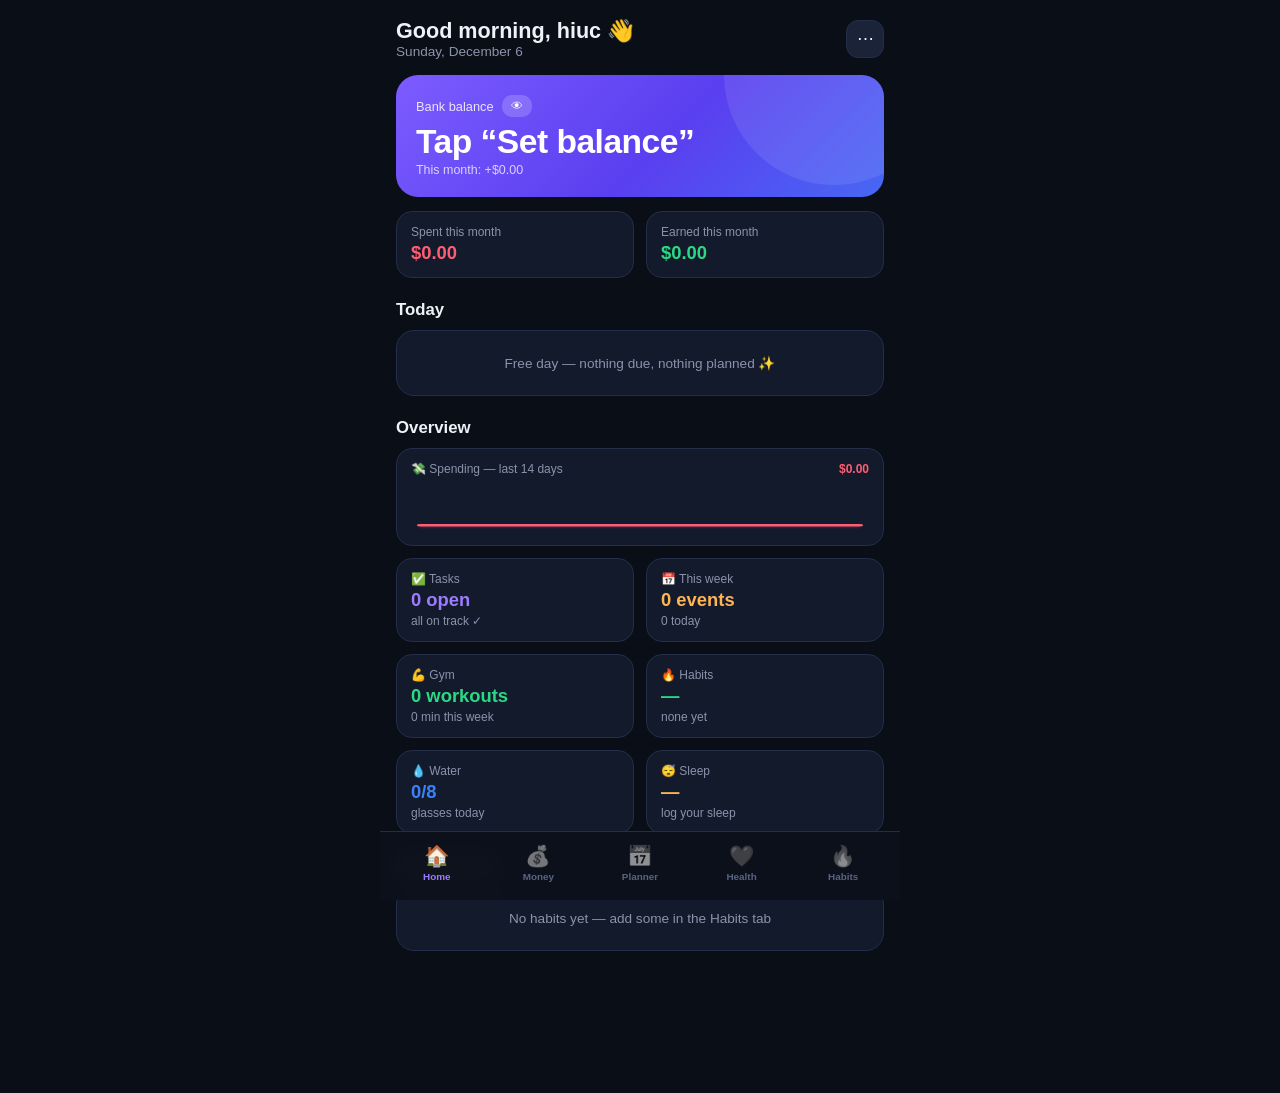
==== index.html @ 72787651 "Add files via upload" ====
<!DOCTYPE html>
<html lang="en">
<head>
<meta charset="UTF-8">
<meta name="viewport" content="width=device-width, initial-scale=1, viewport-fit=cover, user-scalable=no">
<meta name="theme-color" content="#0a0e17">
<meta name="apple-mobile-web-app-capable" content="yes">
<meta name="mobile-web-app-capable" content="yes">
<meta name="apple-mobile-web-app-status-bar-style" content="black-translucent">
<meta name="apple-mobile-web-app-title" content="LifeHub">
<title>LifeHub</title>
<link rel="manifest" href="manifest.webmanifest">
<link rel="icon" href="icon.svg" type="image/svg+xml">
<link rel="stylesheet" href="style.css">
</head>
<body>
<div class="app">

  <!-- ============ HOME ============ -->
  <section id="p-home" class="panel on">
    <div class="spread" style="margin-bottom:16px">
      <div><h1 id="greet">Hello 👋</h1><div class="sub" id="greet-date"></div></div>
      <button class="icon-btn" onclick="openMenu()">⋯</button>
    </div>
    <div class="bal-card" onclick="showTab('money')">
      <div class="bal-label">Bank balance
        <button class="eye" onclick="event.stopPropagation();toggleEye()">👁</button>
      </div>
      <div class="bal-amt" id="home-bal">—</div>
      <div class="bal-sub" id="home-bal-sub"></div>
    </div>
    <div class="grid2">
      <div class="stat"><div class="l">Spent this month</div><div class="v red" id="home-spent">$0</div></div>
      <div class="stat"><div class="l">Earned this month</div><div class="v grn" id="home-earned">$0</div></div>
    </div>
    <h2>Today</h2>
    <div class="card" id="home-today"></div>
    <h2>Overview</h2>
    <div class="grid2" id="home-grid"></div>
    <h2 class="spread">Habits today <span class="sub" id="home-habit-count"></span></h2>
    <div class="card" id="home-habits"></div>
  </section>

  <!-- ============ MONEY ============ -->
  <section id="p-money" class="panel">
    <div class="spread" style="margin-bottom:16px">
      <h1>Money</h1>
      <button class="btn btn-g mini" onclick="openBalance()">Set balance</button>
    </div>
    <div class="bal-card">
      <div class="bal-label">Bank balance
        <button class="eye" onclick="toggleEye()">👁</button>
      </div>
      <div class="bal-amt" id="money-bal">—</div>
      <div class="bal-sub">Auto-updated by every entry you log</div>
    </div>
    <div class="row" style="gap:10px;margin-bottom:14px">
      <button class="btn btn-p" style="background:rgba(255,93,115,.15);color:var(--red);border:1px solid rgba(255,93,115,.35)" onclick="openTx('exp')">− Spending</button>
      <button class="btn btn-p" style="background:rgba(43,217,132,.13);color:var(--grn);border:1px solid rgba(43,217,132,.35)" onclick="openTx('inc')">+ Income</button>
    </div>
    <div class="card">
      <div class="spread">
        <button class="icon-btn" onclick="moveMonth(-1)">‹</button>
        <b id="month-label"></b>
        <button class="icon-btn" onclick="moveMonth(1)">›</button>
      </div>
      <div class="grid2" style="margin-top:12px">
        <div class="stat"><div class="l">Income</div><div class="v grn" id="m-inc">$0</div></div>
        <div class="stat"><div class="l">Spending</div><div class="v red" id="m-exp">$0</div></div>
      </div>
      <div class="stat" style="margin-top:10px"><div class="l">Net (saved)</div><div class="v" id="m-net">$0</div></div>
    </div>
    <div class="grid2" id="money-stats" style="margin-bottom:12px"></div>
    <div class="card">
      <div class="spread"><h2 style="margin:0;font-size:.95rem">🎯 Monthly budget</h2><button class="btn btn-g mini" onclick="openBudget()">Set</button></div>
      <div id="budget-body" style="margin-top:10px"></div>
    </div>
    <div class="card">
      <div class="spread"><h2 style="margin:0;font-size:.95rem">🔁 Recurring payments</h2><button class="btn btn-g mini" onclick="openRecur()">+ Add</button></div>
      <div id="recur-list" style="margin-top:6px"></div>
    </div>
    <div class="card" id="cat-card">
      <h2 id="cat-title" style="margin:0 0 12px;font-size:.95rem">Where it went</h2>
      <div class="row" style="gap:16px"><div style="width:132px;flex:none" id="cat-donut"></div><div style="flex:1;min-width:0" id="cat-legend"></div></div>
    </div>
    <div class="card"><h2 style="margin:0 0 10px;font-size:.95rem">Income vs spending — 6 months</h2><div id="trend-chart"></div><div class="row" id="trend-legend" style="justify-content:center;gap:16px;margin-top:6px"></div></div>
    <div class="card"><h2 style="margin:0 0 10px;font-size:.95rem">Spending — last 14 days</h2><div id="spend-spark"></div></div>
    <h2>Transactions</h2>
    <div id="tx-list"></div>
  </section>

  <!-- ============ PLANNER ============ -->
  <section id="p-plan" class="panel">
    <div class="spread" style="margin-bottom:14px">
      <h1>Planner</h1>
      <div class="row">
        <button class="icon-btn" onclick="moveCal(-1)">‹</button>
        <button class="btn btn-g mini" onclick="calToday()">Today</button>
        <button class="icon-btn" onclick="moveCal(1)">›</button>
      </div>
    </div>
    <div class="spread" style="margin-bottom:8px"><b id="cal-label"></b><span class="sub" id="cal-count"></span></div>
    <div class="cal-head"><span>Mo</span><span>Tu</span><span>We</span><span>Th</span><span>Fr</span><span>Sa</span><span>Su</span></div>
    <div class="cal" id="cal-grid"></div>
    <div class="grid2" id="plan-stats" style="margin:14px 0 12px"></div>
    <div class="spread" style="margin-bottom:10px">
      <b id="sel-date-label"></b>
      <span class="row" style="gap:8px">
        <button class="btn btn-g mini" onclick="openTask()">+ Task</button>
        <button class="btn btn-g mini" onclick="openEvent()">+ Event</button>
      </span>
    </div>
    <div id="agenda"></div>
    <h2 class="spread">All open tasks <span class="sub" id="task-count"></span></h2>
    <div id="task-list"></div>
  </section>

  <!-- ============ HEALTH ============ -->
  <section id="p-gym" class="panel">
    <div class="spread" style="margin-bottom:16px">
      <h1>Health</h1>
      <button class="btn btn-g mini" onclick="openWeight()">⚖️ Log weight</button>
    </div>
    <div class="grid2" id="gym-stats" style="margin-bottom:12px"></div>
    <div class="card">
      <div class="spread"><h2 style="margin:0;font-size:.95rem">🏃 Exercise reminders</h2><button class="btn btn-g mini" id="remind-toggle" onclick="toggleRemind()">Off</button></div>
      <div id="remind-body" style="margin-top:10px"></div>
    </div>
    <div class="card">
      <div class="spread"><h2 style="margin:0;font-size:.95rem">💧 Water today</h2><span class="sub" id="water-count"></span></div>
      <div class="row" style="margin-top:12px">
        <button class="icon-btn" onclick="addWater(-1)">−</button>
        <div class="hbar" style="height:12px"><div id="water-bar" style="background:var(--blu)"></div></div>
        <button class="icon-btn" style="background:rgba(59,130,246,.2);border-color:var(--blu)" onclick="addWater(1)">+</button>
      </div>
      <div id="water-week" style="margin-top:10px"></div>
    </div>
    <div class="card">
      <div class="spread"><h2 style="margin:0;font-size:.95rem">😴 Sleep</h2><button class="btn btn-g mini" onclick="openSleep()">+ Log</button></div>
      <div id="sleep-body" style="margin-top:10px"></div>
    </div>
    <button class="btn btn-p" style="margin-bottom:14px" onclick="openWorkout()">+ Log workout</button>
    <div class="card">
      <div class="spread"><h2 style="margin:0;font-size:.95rem">Body weight</h2><span class="sub" id="weight-latest"></span></div>
      <div id="weight-chart" style="margin-top:10px"></div>
    </div>
    <h2>Workout log</h2>
    <div id="workout-list"></div>
  </section>

  <!-- ============ HABITS ============ -->
  <section id="p-habits" class="panel">
    <div class="spread" style="margin-bottom:16px">
      <h1>Habits</h1>
    </div>
    <div class="grid2" id="habit-stats" style="margin-bottom:12px"></div>
    <div class="row" style="margin-bottom:16px">
      <input class="inp" id="habit-inp" placeholder="New habit… e.g. Gym, Read, Pray" style="margin:0">
      <button class="icon-btn" style="background:var(--pri);border-color:var(--pri);color:#fff" onclick="addHabit()">+</button>
    </div>
    <div id="habit-list"></div>
  </section>

</div>

<!-- tab bar -->
<nav class="tabbar">
  <button class="tab on" id="tb-home" onclick="showTab('home')"><span class="ti">🏠</span>Home</button>
  <button class="tab" id="tb-money" onclick="showTab('money')"><span class="ti">💰</span>Money</button>
  <button class="tab" id="tb-plan" onclick="showTab('plan')"><span class="ti">📅</span>Planner</button>
  <button class="tab" id="tb-gym" onclick="showTab('gym')"><span class="ti">❤️</span>Health</button>
  <button class="tab" id="tb-habits" onclick="showTab('habits')"><span class="ti">🔥</span>Habits</button>
</nav>

<!-- item detail page -->
<div class="page" id="page"><div class="page-in" id="page-body"></div></div>

<!-- modal -->
<div class="ovl" id="ovl" onclick="if(event.target===this)closeModal()">
  <div class="sheet"><div class="grab"></div><div id="sheet-body"></div></div>
</div>
<div class="banner" id="banner">
  <div style="flex:1"><b>Time to move! 🏃</b><div class="sub" style="margin-top:2px">Stand up, stretch, do a few squats or a quick walk.</div></div>
  <button class="btn btn-g mini" onclick="dismissBanner()">OK ✓</button>
</div>
<div class="toast" id="toast"></div>
<input type="file" id="import-file" accept=".json" class="hide" onchange="doImport(this)">

<script src="app.js"></script>
</body>
</html>
---- style.css ----
:root{
  --bg:#0a0e17; --card:#131a2b; --card2:#1a2338; --line:#232e4a;
  --txt:#eef1f8; --mut:#8a93ab; --dim:#5a6380;
  --pri:#7c5cff; --pri2:#9d7bff; --grn:#2bd984; --red:#ff5d73; --amb:#ffb454; --blu:#3b82f6;
  --grad:linear-gradient(135deg,#7c5cff 0%,#5a3ff0 55%,#3b82f6 130%);
}
*{margin:0;padding:0;box-sizing:border-box;-webkit-tap-highlight-color:transparent}
html{font-size:16px}
body{
  background:var(--bg); color:var(--txt);
  font-family:-apple-system,BlinkMacSystemFont,"Segoe UI",Roboto,Helvetica,Arial,sans-serif;
  min-height:100vh; overscroll-behavior-y:none;
}
.app{max-width:520px;margin:0 auto;padding:calc(18px + env(safe-area-inset-top)) 16px calc(130px + env(safe-area-inset-bottom))}
h1{font-size:1.35rem;font-weight:700}
h2{font-size:1.05rem;font-weight:700;margin:22px 0 10px}
.sub{color:var(--mut);font-size:.85rem}
.row{display:flex;align-items:center;gap:10px}
.spread{display:flex;align-items:center;justify-content:space-between;gap:10px}
.card{background:var(--card);border:1px solid var(--line);border-radius:18px;padding:16px;margin-bottom:12px}
.grid2{display:grid;grid-template-columns:1fr 1fr;gap:12px}

/* balance */
.bal-card{background:var(--grad);border:none;border-radius:22px;padding:20px;margin-bottom:14px;position:relative;overflow:hidden}
.bal-card::after{content:"";position:absolute;width:220px;height:220px;border-radius:50%;background:rgba(255,255,255,.09);top:-110px;right:-60px}
.bal-label{font-size:.8rem;color:rgba(255,255,255,.85);display:flex;align-items:center;gap:8px}
.bal-amt{font-size:2.1rem;font-weight:800;letter-spacing:-.5px;margin:6px 0 2px;color:#fff}
.bal-sub{font-size:.78rem;color:rgba(255,255,255,.75)}
.eye{background:rgba(255,255,255,.18);border:none;color:#fff;border-radius:10px;padding:4px 9px;font-size:.75rem;cursor:pointer}

/* stats */
.stat{background:var(--card);border:1px solid var(--line);border-radius:16px;padding:13px 14px;min-width:0}
.stat .v{font-size:1.15rem;font-weight:750;margin-top:3px;overflow:hidden;text-overflow:ellipsis;white-space:nowrap}
.stat .l{font-size:.75rem;color:var(--mut)}
.grn{color:var(--grn)} .red{color:var(--red)} .amb{color:var(--amb)} .pri{color:var(--pri2)} .blu{color:var(--blu)}

/* buttons / inputs */
.btn{border:none;border-radius:14px;padding:13px 18px;font-size:.95rem;font-weight:650;cursor:pointer;font-family:inherit}
.btn-p{background:var(--grad);color:#fff;width:100%}
.btn-g{background:var(--card2);color:var(--txt);border:1px solid var(--line)}
.btn-d{background:rgba(255,93,115,.12);color:var(--red);border:1px solid rgba(255,93,115,.3)}
.mini{padding:7px 12px;font-size:.8rem;border-radius:10px}
.icon-btn{background:var(--card2);border:1px solid var(--line);color:var(--txt);border-radius:12px;width:38px;height:38px;font-size:1.05rem;cursor:pointer;display:flex;align-items:center;justify-content:center;flex:none}
.inp{width:100%;background:var(--card2);border:1px solid var(--line);border-radius:13px;padding:13px 14px;color:var(--txt);font-size:1rem;font-family:inherit;outline:none;margin-bottom:10px}
.inp:focus{border-color:var(--pri)}
.inp::placeholder{color:var(--dim)}
textarea.inp{min-height:76px;resize:vertical}
label.f{display:block;font-size:.78rem;color:var(--mut);margin:2px 0 6px;font-weight:600}
input[type="date"],input[type="time"]{color-scheme:dark}
.half{display:grid;grid-template-columns:1fr 1fr;gap:10px}

/* segmented */
.seg{display:flex;background:var(--card2);border:1px solid var(--line);border-radius:13px;padding:4px;margin-bottom:12px}
.seg button{flex:1;background:none;border:none;color:var(--mut);padding:9px;border-radius:10px;font-size:.9rem;font-weight:650;cursor:pointer;font-family:inherit}
.seg button.on{background:var(--pri);color:#fff}
.seg button.on.exp{background:var(--red)}
.seg button.on.inc{background:var(--grn);color:#06281a}

/* chips */
.chips{display:flex;flex-wrap:wrap;gap:8px;margin-bottom:12px}
.chip{background:var(--card2);border:1px solid var(--line);color:var(--mut);border-radius:20px;padding:8px 13px;font-size:.85rem;cursor:pointer;font-family:inherit}
.chip.on{background:rgba(124,92,255,.18);border-color:var(--pri);color:var(--txt)}
.chip.add{border-style:dashed;color:var(--dim)}

/* lists */
.item{display:flex;align-items:center;gap:12px;background:var(--card);border:1px solid var(--line);border-radius:16px;padding:12px 14px;margin-bottom:8px;cursor:pointer}
.item .ico{width:40px;height:40px;border-radius:12px;background:var(--card2);display:flex;align-items:center;justify-content:center;font-size:1.15rem;flex:none}
.item .bd{flex:1;min-width:0}
.item .t{font-size:.93rem;font-weight:600;overflow:hidden;text-overflow:ellipsis;white-space:nowrap}
.item .s{font-size:.75rem;color:var(--mut);margin-top:2px;overflow:hidden;text-overflow:ellipsis;white-space:nowrap}
.item .amt{font-weight:750;font-size:.95rem;flex:none}
.x{background:none;border:none;color:var(--dim);font-size:1rem;cursor:pointer;padding:6px;flex:none}
.date-head{font-size:.75rem;color:var(--mut);font-weight:700;text-transform:uppercase;letter-spacing:.5px;margin:16px 0 8px}
.empty{text-align:center;color:var(--mut);font-size:.88rem;padding:34px 10px}
.empty .e{font-size:2rem;display:block;margin-bottom:8px}

/* tasks */
.ck{width:24px;height:24px;border-radius:8px;border:2px solid var(--line);background:none;cursor:pointer;flex:none;display:flex;align-items:center;justify-content:center;color:#fff;font-size:.8rem}
.ck.on{background:var(--grn);border-color:var(--grn);color:#06281a}
.task-done .t{text-decoration:line-through;color:var(--mut)}
.pdot{width:8px;height:8px;border-radius:50%;flex:none}

/* progress bars */
.bar-bg{height:8px;background:var(--card2);border-radius:6px;overflow:hidden}
.bar-fill{height:100%;background:var(--grad);border-radius:6px}
.hbar{height:7px;background:var(--card2);border-radius:6px;overflow:hidden;flex:1}
.hbar div{height:100%;background:var(--grn);border-radius:6px}

/* month calendar */
.cal-head{display:grid;grid-template-columns:repeat(7,1fr);gap:4px;margin-bottom:4px}
.cal-head span{text-align:center;font-size:.62rem;color:var(--dim);font-weight:700;text-transform:uppercase}
.cal{display:grid;grid-template-columns:repeat(7,1fr);gap:4px}
.cd{aspect-ratio:1/1;background:var(--card);border:1px solid var(--line);border-radius:10px;display:flex;flex-direction:column;align-items:center;justify-content:center;gap:2px;cursor:pointer;position:relative;min-width:0}
.cd .n{font-size:.8rem;font-weight:650}
.cd.out{opacity:.32}
.cd.today .n{color:var(--pri2);font-weight:800}
.cd.today{border-color:var(--pri)}
.cd.sel{background:var(--pri);border-color:var(--pri)}
.cd.sel .n{color:#fff}
.cd .dots{display:flex;gap:2px;height:4px}
.cd .dots i{width:4px;height:4px;border-radius:50%;display:block}
.cd .dots i.ev{background:var(--amb)}
.cd .dots i.tk{background:var(--pri2)}
.cd.sel .dots i{background:#fff}
.cd .rng{position:absolute;bottom:2px;left:6px;right:6px;height:2px;border-radius:2px;background:rgba(255,180,84,.55)}

/* habits */
.hdays{display:flex;gap:7px;margin-top:11px}
.hd{flex:1;aspect-ratio:1;max-width:44px;border-radius:11px;background:var(--card2);border:1px solid var(--line);cursor:pointer;display:flex;flex-direction:column;align-items:center;justify-content:center;gap:1px}
.hd .n{font-size:.58rem;color:var(--mut);text-transform:uppercase;font-weight:700}
.hd .m{font-size:.8rem;color:var(--dim)}
.hd.on{background:rgba(43,217,132,.15);border-color:var(--grn)}
.hd.on .m{color:var(--grn)} .hd.on .n{color:var(--grn)}
.hd.today{outline:2px solid var(--pri);outline-offset:1px}

/* tab bar */
.tabbar{position:fixed;bottom:0;left:0;right:0;background:rgba(13,17,28,.92);backdrop-filter:blur(14px);-webkit-backdrop-filter:blur(14px);border-top:1px solid var(--line);display:flex;max-width:520px;margin:0 auto;padding:8px 6px calc(14px + env(safe-area-inset-bottom));z-index:50}
.tab{flex:1;background:none;border:none;color:var(--dim);font-size:.62rem;font-weight:650;cursor:pointer;display:flex;flex-direction:column;align-items:center;gap:3px;font-family:inherit;padding:4px 0}
.tab .ti{font-size:1.28rem;filter:grayscale(1) opacity(.55)}
.tab.on{color:var(--pri2)} .tab.on .ti{filter:none}
.panel{display:none} .panel.on{display:block;animation:fade .18s ease}
@keyframes fade{from{opacity:0;transform:translateY(5px)}to{opacity:1}}

/* detail page overlay */
.page{position:fixed;inset:0;background:var(--bg);z-index:80;overflow-y:auto;display:none}
.page.on{display:block;animation:slide .2s ease}
@keyframes slide{from{transform:translateX(40px);opacity:.4}to{transform:none;opacity:1}}
.page-in{max-width:520px;margin:0 auto;padding:calc(14px + env(safe-area-inset-top)) 16px calc(40px + env(safe-area-inset-bottom))}
.page-head{display:flex;align-items:center;gap:12px;margin-bottom:18px}
.page-head h1{font-size:1.15rem;flex:1;overflow:hidden;text-overflow:ellipsis;white-space:nowrap}
.big-ico{width:64px;height:64px;border-radius:18px;background:var(--card2);border:1px solid var(--line);display:flex;align-items:center;justify-content:center;font-size:1.9rem;margin:0 auto 12px}
.big-amt{text-align:center;font-size:2rem;font-weight:800;margin-bottom:4px}
.big-sub{text-align:center;color:var(--mut);font-size:.85rem;margin-bottom:18px}
.field{display:flex;justify-content:space-between;gap:14px;padding:13px 2px;border-bottom:1px solid var(--line);font-size:.92rem}
.field .fl{color:var(--mut);flex:none}
.field .fv{text-align:right;font-weight:600;min-width:0;overflow-wrap:anywhere}

/* settings rows */
.menu-item{display:flex;align-items:center;gap:12px;padding:14px 6px;border-bottom:1px solid var(--line);cursor:pointer;font-size:.95rem;font-weight:600}
.menu-item:last-child{border-bottom:none}
.cat-row{display:flex;align-items:center;gap:10px;padding:9px 2px;border-bottom:1px solid var(--line)}
.cat-row:last-child{border-bottom:none}
.cat-row .ce{font-size:1.2rem;width:34px;text-align:center;flex:none}
.cat-row .cn{flex:1;font-size:.92rem;font-weight:600}

/* modal sheet */
.ovl{position:fixed;inset:0;background:rgba(4,6,12,.7);z-index:100;display:none;align-items:flex-end;justify-content:center}
.ovl.on{display:flex}
.sheet{background:#101626;border:1px solid var(--line);border-bottom:none;border-radius:24px 24px 0 0;padding:20px 18px calc(34px + env(safe-area-inset-bottom));width:100%;max-width:520px;max-height:88vh;overflow-y:auto;animation:up .22s ease}
@keyframes up{from{transform:translateY(60px);opacity:.4}to{transform:none;opacity:1}}
.grab{width:40px;height:4px;border-radius:4px;background:var(--line);margin:0 auto 16px}
.sheet h3{font-size:1.1rem;margin-bottom:14px}

/* toast + banner */
.toast{position:fixed;bottom:calc(112px + env(safe-area-inset-bottom));left:50%;transform:translateX(-50%) translateY(20px);background:var(--card2);border:1px solid var(--line);color:var(--txt);padding:11px 20px;border-radius:14px;font-size:.87rem;font-weight:600;z-index:200;opacity:0;pointer-events:none;transition:.25s;white-space:nowrap;box-shadow:0 8px 30px rgba(0,0,0,.45)}
.toast.on{opacity:1;transform:translateX(-50%) translateY(0)}
.banner{position:fixed;top:calc(12px + env(safe-area-inset-top));left:12px;right:12px;max-width:496px;margin:0 auto;background:var(--card2);border:1px solid var(--pri);border-radius:16px;padding:14px;display:none;align-items:center;gap:12px;z-index:300;box-shadow:0 10px 40px rgba(0,0,0,.55)}
.banner.on{display:flex;animation:up .25s ease}

.hide{display:none!important}
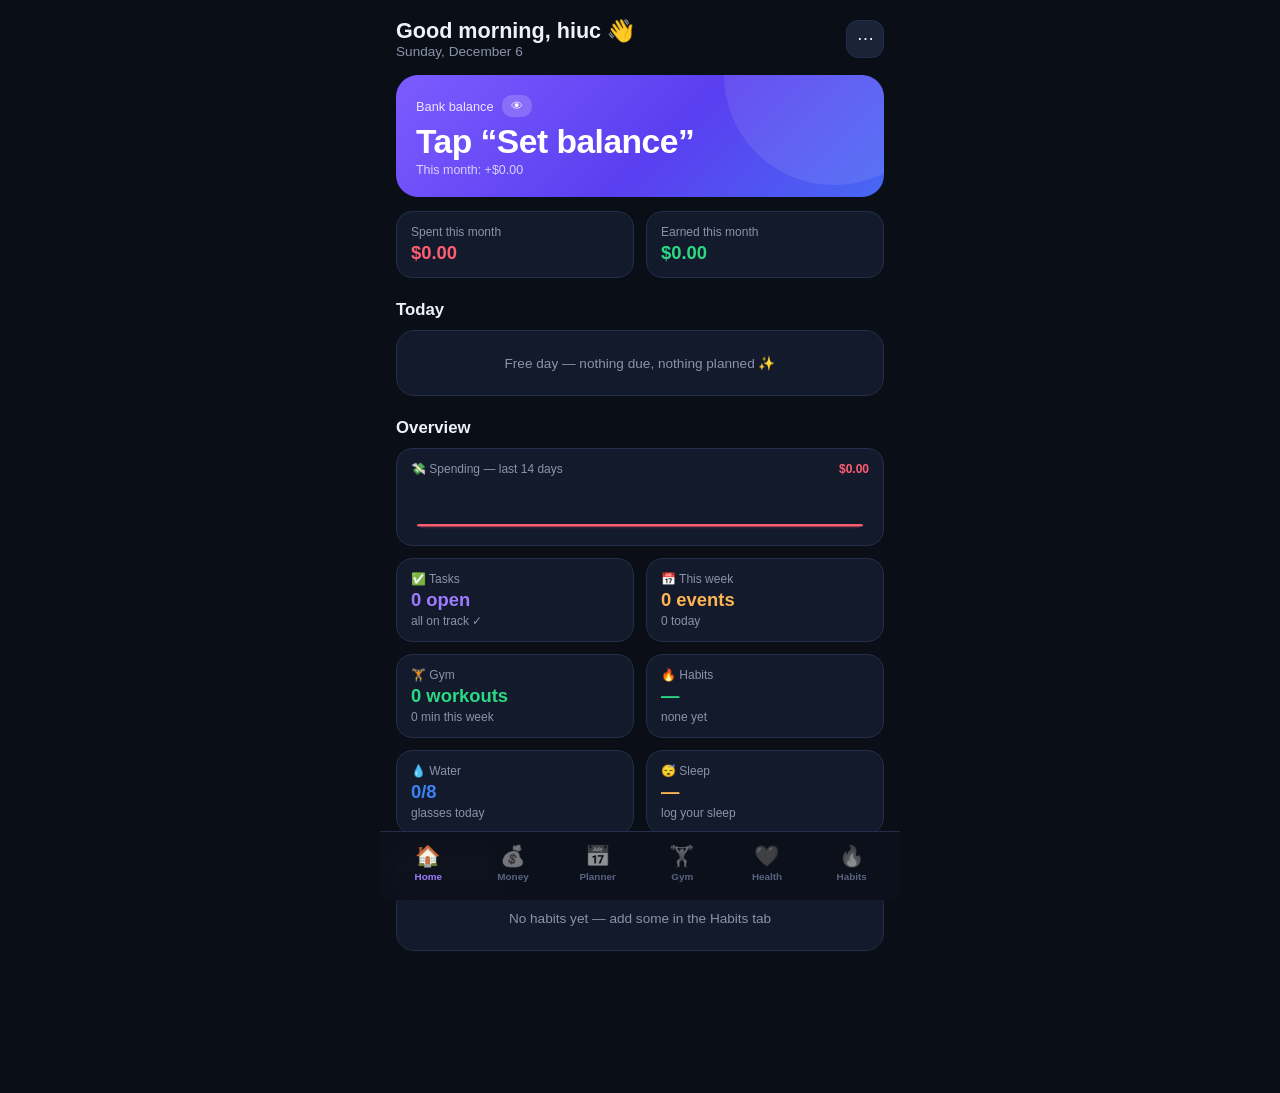
==== commit 8c4b95cf: "Add files via upload" ====
--- a/index.html
+++ b/index.html
@@ -115,13 +115,45 @@
     <div id="task-list"></div>
   </section>
 
+  <!-- ============ GYM ============ -->
+  <section id="p-gym" class="panel">
+    <div class="spread" style="margin-bottom:16px">
+      <h1>Gym</h1>
+      <button class="btn btn-g mini" onclick="openRoutineModal()">+ New routine</button>
+    </div>
+    <div class="grid2" id="gym-stats" style="margin-bottom:12px"></div>
+    <button class="btn btn-p" style="margin-bottom:14px" onclick="openWorkout()">+ Log workout</button>
+    <div class="card">
+      <h2 style="margin:0 0 6px;font-size:.95rem">📋 Routines</h2>
+      <div id="routine-list"></div>
+    </div>
+    <div class="card" id="prog-card" style="display:none">
+      <h2 style="margin:0 0 10px;font-size:.95rem">📈 Exercise progress</h2>
+      <div class="chips" id="prog-chips"></div>
+      <div id="prog-chart"></div>
+    </div>
+    <div class="card" id="pr-card" style="display:none">
+      <h2 style="margin:0 0 6px;font-size:.95rem">🏆 Personal records</h2>
+      <div id="pr-list"></div>
+    </div>
+    <div class="card" id="vol-card" style="display:none">
+      <h2 style="margin:0 0 10px;font-size:.95rem">Training volume — 8 weeks</h2>
+      <div id="vol-chart"></div>
+    </div>
+    <div class="card" id="type-card" style="display:none">
+      <h2 style="margin:0 0 12px;font-size:.95rem">Workout split — this month</h2>
+      <div class="row" style="gap:16px"><div style="width:132px;flex:none" id="type-pie"></div><div style="flex:1;min-width:0" id="type-legend"></div></div>
+    </div>
+    <h2>Workout log</h2>
+    <div id="workout-list"></div>
+  </section>
+
   <!-- ============ HEALTH ============ -->
-  <section id="p-gym" class="panel">
+  <section id="p-health" class="panel">
     <div class="spread" style="margin-bottom:16px">
       <h1>Health</h1>
       <button class="btn btn-g mini" onclick="openWeight()">⚖️ Log weight</button>
     </div>
-    <div class="grid2" id="gym-stats" style="margin-bottom:12px"></div>
     <div class="card">
       <div class="spread"><h2 style="margin:0;font-size:.95rem">🏃 Exercise reminders</h2><button class="btn btn-g mini" id="remind-toggle" onclick="toggleRemind()">Off</button></div>
       <div id="remind-body" style="margin-top:10px"></div>
@@ -139,13 +171,10 @@
       <div class="spread"><h2 style="margin:0;font-size:.95rem">😴 Sleep</h2><button class="btn btn-g mini" onclick="openSleep()">+ Log</button></div>
       <div id="sleep-body" style="margin-top:10px"></div>
     </div>
-    <button class="btn btn-p" style="margin-bottom:14px" onclick="openWorkout()">+ Log workout</button>
-    <div class="card">
-      <div class="spread"><h2 style="margin:0;font-size:.95rem">Body weight</h2><span class="sub" id="weight-latest"></span></div>
+    <div class="card">
+      <div class="spread"><h2 style="margin:0;font-size:.95rem">⚖️ Body weight</h2><span class="sub" id="weight-latest"></span></div>
       <div id="weight-chart" style="margin-top:10px"></div>
     </div>
-    <h2>Workout log</h2>
-    <div id="workout-list"></div>
   </section>
 
   <!-- ============ HABITS ============ -->
@@ -168,7 +197,8 @@
   <button class="tab on" id="tb-home" onclick="showTab('home')"><span class="ti">🏠</span>Home</button>
   <button class="tab" id="tb-money" onclick="showTab('money')"><span class="ti">💰</span>Money</button>
   <button class="tab" id="tb-plan" onclick="showTab('plan')"><span class="ti">📅</span>Planner</button>
-  <button class="tab" id="tb-gym" onclick="showTab('gym')"><span class="ti">❤️</span>Health</button>
+  <button class="tab" id="tb-gym" onclick="showTab('gym')"><span class="ti">🏋️</span>Gym</button>
+  <button class="tab" id="tb-health" onclick="showTab('health')"><span class="ti">❤️</span>Health</button>
   <button class="tab" id="tb-habits" onclick="showTab('habits')"><span class="ti">🔥</span>Habits</button>
 </nav>
 
@@ -186,6 +216,17 @@
 <div class="toast" id="toast"></div>
 <input type="file" id="import-file" accept=".json" class="hide" onchange="doImport(this)">
 
-<script src="app.js"></script>
+<script src="util.js"></script>
+<script src="charts.js"></script>
+<script src="store.js"></script>
+<script src="ui.js"></script>
+<script src="money.js"></script>
+<script src="planner.js"></script>
+<script src="gym.js"></script>
+<script src="health.js"></script>
+<script src="habits.js"></script>
+<script src="home.js"></script>
+<script src="settings.js"></script>
+<script src="main.js"></script>
 </body>
 </html>
--- a/style.css
+++ b/style.css
@@ -157,4 +157,9 @@
 .banner{position:fixed;top:calc(12px + env(safe-area-inset-top));left:12px;right:12px;max-width:496px;margin:0 auto;background:var(--card2);border:1px solid var(--pri);border-radius:16px;padding:14px;display:none;align-items:center;gap:12px;z-index:300;box-shadow:0 10px 40px rgba(0,0,0,.55)}
 .banner.on{display:flex;animation:up .25s ease}
 
+/* exercise editor */
+.ex-row{display:grid;grid-template-columns:1fr 50px 50px 60px 26px;gap:6px;align-items:center;margin-bottom:6px}
+.ex-row .inp{margin:0;padding:10px 8px;font-size:.85rem;border-radius:10px}
+.ex-head{display:grid;grid-template-columns:1fr 50px 50px 60px 26px;gap:6px;font-size:.65rem;color:var(--dim);text-transform:uppercase;font-weight:700;margin-bottom:4px;padding:0 2px}
+
 .hide{display:none!important}
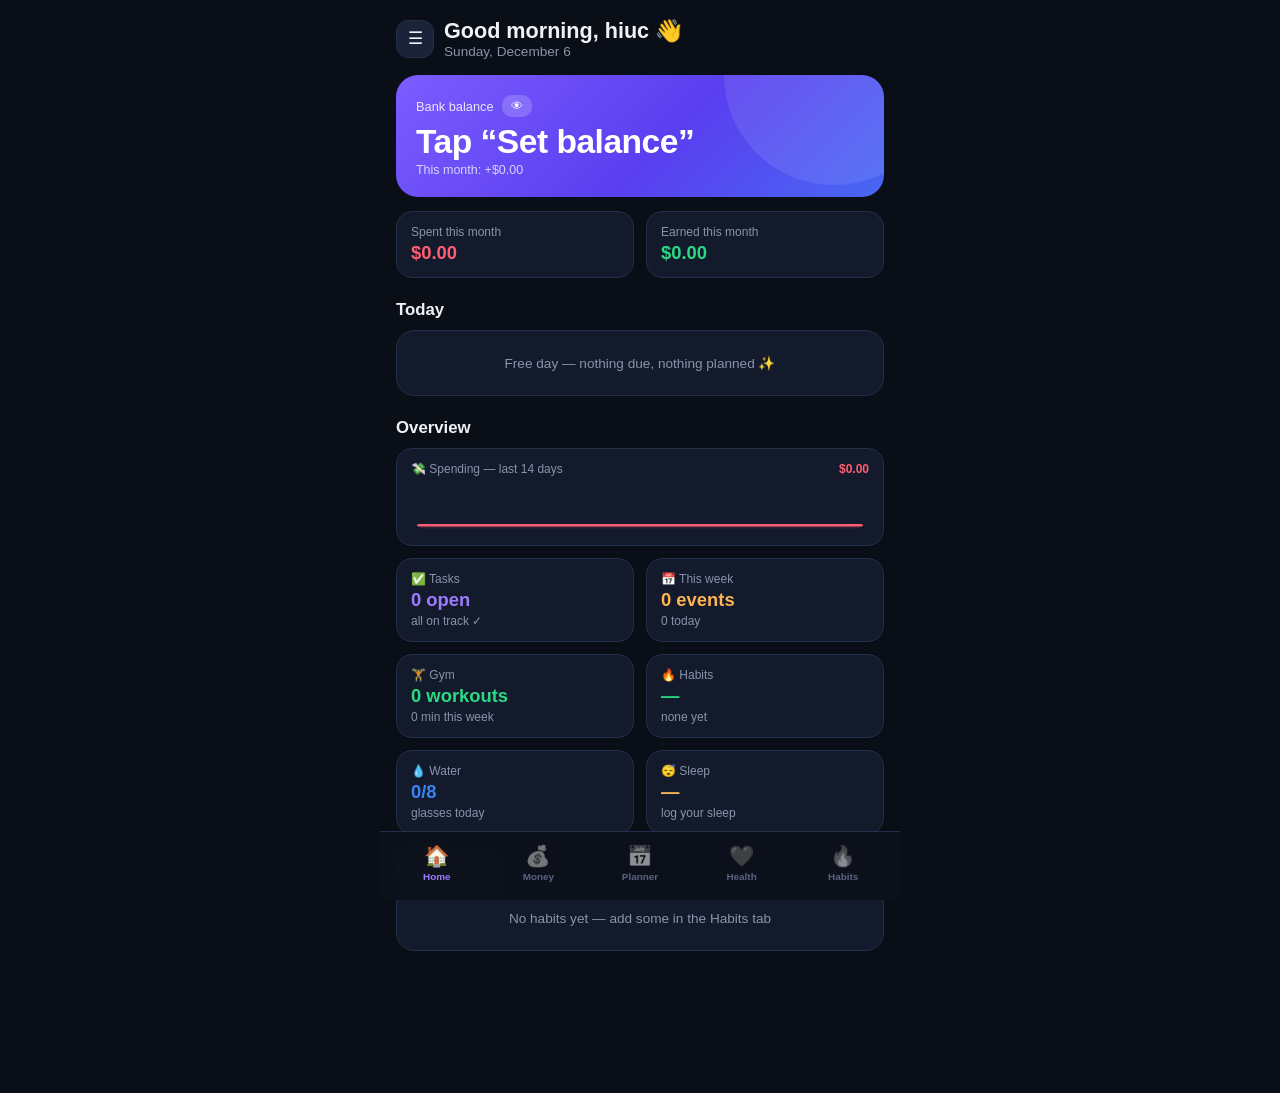
==== commit 252d36cc: "Add files via upload" ====
--- a/index.html
+++ b/index.html
@@ -19,8 +19,10 @@
   <!-- ============ HOME ============ -->
   <section id="p-home" class="panel on">
     <div class="spread" style="margin-bottom:16px">
-      <div><h1 id="greet">Hello 👋</h1><div class="sub" id="greet-date"></div></div>
-      <button class="icon-btn" onclick="openMenu()">⋯</button>
+      <div class="row">
+        <button class="icon-btn" onclick="openDrawer()">☰</button>
+        <div><h1 id="greet">Hello 👋</h1><div class="sub" id="greet-date"></div></div>
+      </div>
     </div>
     <div class="bal-card" onclick="showTab('money')">
       <div class="bal-label">Bank balance
@@ -44,7 +46,7 @@
   <!-- ============ MONEY ============ -->
   <section id="p-money" class="panel">
     <div class="spread" style="margin-bottom:16px">
-      <h1>Money</h1>
+      <div class="row"><button class="icon-btn" onclick="openDrawer()">☰</button><h1>Money</h1></div>
       <button class="btn btn-g mini" onclick="openBalance()">Set balance</button>
     </div>
     <div class="bal-card">
@@ -92,7 +94,7 @@
   <!-- ============ PLANNER ============ -->
   <section id="p-plan" class="panel">
     <div class="spread" style="margin-bottom:14px">
-      <h1>Planner</h1>
+      <div class="row"><button class="icon-btn" onclick="openDrawer()">☰</button><h1>Planner</h1></div>
       <div class="row">
         <button class="icon-btn" onclick="moveCal(-1)">‹</button>
         <button class="btn btn-g mini" onclick="calToday()">Today</button>
@@ -115,43 +117,10 @@
     <div id="task-list"></div>
   </section>
 
-  <!-- ============ GYM ============ -->
-  <section id="p-gym" class="panel">
-    <div class="spread" style="margin-bottom:16px">
-      <h1>Gym</h1>
-      <button class="btn btn-g mini" onclick="openRoutineModal()">+ New routine</button>
-    </div>
-    <div class="grid2" id="gym-stats" style="margin-bottom:12px"></div>
-    <button class="btn btn-p" style="margin-bottom:14px" onclick="openWorkout()">+ Log workout</button>
-    <div class="card">
-      <h2 style="margin:0 0 6px;font-size:.95rem">📋 Routines</h2>
-      <div id="routine-list"></div>
-    </div>
-    <div class="card" id="prog-card" style="display:none">
-      <h2 style="margin:0 0 10px;font-size:.95rem">📈 Exercise progress</h2>
-      <div class="chips" id="prog-chips"></div>
-      <div id="prog-chart"></div>
-    </div>
-    <div class="card" id="pr-card" style="display:none">
-      <h2 style="margin:0 0 6px;font-size:.95rem">🏆 Personal records</h2>
-      <div id="pr-list"></div>
-    </div>
-    <div class="card" id="vol-card" style="display:none">
-      <h2 style="margin:0 0 10px;font-size:.95rem">Training volume — 8 weeks</h2>
-      <div id="vol-chart"></div>
-    </div>
-    <div class="card" id="type-card" style="display:none">
-      <h2 style="margin:0 0 12px;font-size:.95rem">Workout split — this month</h2>
-      <div class="row" style="gap:16px"><div style="width:132px;flex:none" id="type-pie"></div><div style="flex:1;min-width:0" id="type-legend"></div></div>
-    </div>
-    <h2>Workout log</h2>
-    <div id="workout-list"></div>
-  </section>
-
   <!-- ============ HEALTH ============ -->
   <section id="p-health" class="panel">
     <div class="spread" style="margin-bottom:16px">
-      <h1>Health</h1>
+      <div class="row"><button class="icon-btn" onclick="openDrawer()">☰</button><h1>Health</h1></div>
       <button class="btn btn-g mini" onclick="openWeight()">⚖️ Log weight</button>
     </div>
     <div class="card">
@@ -180,7 +149,7 @@
   <!-- ============ HABITS ============ -->
   <section id="p-habits" class="panel">
     <div class="spread" style="margin-bottom:16px">
-      <h1>Habits</h1>
+      <div class="row"><button class="icon-btn" onclick="openDrawer()">☰</button><h1>Habits</h1></div>
     </div>
     <div class="grid2" id="habit-stats" style="margin-bottom:12px"></div>
     <div class="row" style="margin-bottom:16px">
@@ -197,10 +166,30 @@
   <button class="tab on" id="tb-home" onclick="showTab('home')"><span class="ti">🏠</span>Home</button>
   <button class="tab" id="tb-money" onclick="showTab('money')"><span class="ti">💰</span>Money</button>
   <button class="tab" id="tb-plan" onclick="showTab('plan')"><span class="ti">📅</span>Planner</button>
-  <button class="tab" id="tb-gym" onclick="showTab('gym')"><span class="ti">🏋️</span>Gym</button>
   <button class="tab" id="tb-health" onclick="showTab('health')"><span class="ti">❤️</span>Health</button>
   <button class="tab" id="tb-habits" onclick="showTab('habits')"><span class="ti">🔥</span>Habits</button>
 </nav>
+
+<!-- left drawer -->
+<div class="drawer-ovl" id="drawer-ovl" onclick="closeDrawer()"></div>
+<aside class="drawer" id="drawer"><div id="drawer-body"></div></aside>
+
+<!-- gym app (own tabs) -->
+<div class="gymapp" id="gymapp">
+  <div class="ga-in">
+    <div class="page-head">
+      <button class="icon-btn" onclick="exitGym()">‹</button>
+      <h1>Gym</h1>
+    </div>
+    <div class="ga-tabs">
+      <button id="gt-train" class="on" onclick="setGymTab('train')">Train</button>
+      <button id="gt-library" onclick="setGymTab('library')">Library</button>
+      <button id="gt-stats" onclick="setGymTab('stats')">Stats</button>
+      <button id="gt-history" onclick="setGymTab('history')">History</button>
+    </div>
+    <div id="ga-body"></div>
+  </div>
+</div>
 
 <!-- item detail page -->
 <div class="page" id="page"><div class="page-in" id="page-body"></div></div>
@@ -222,6 +211,7 @@
 <script src="ui.js"></script>
 <script src="money.js"></script>
 <script src="planner.js"></script>
+<script src="exlib.js"></script>
 <script src="gym.js"></script>
 <script src="health.js"></script>
 <script src="habits.js"></script>
--- a/style.css
+++ b/style.css
@@ -157,6 +157,38 @@
 .banner{position:fixed;top:calc(12px + env(safe-area-inset-top));left:12px;right:12px;max-width:496px;margin:0 auto;background:var(--card2);border:1px solid var(--pri);border-radius:16px;padding:14px;display:none;align-items:center;gap:12px;z-index:300;box-shadow:0 10px 40px rgba(0,0,0,.55)}
 .banner.on{display:flex;animation:up .25s ease}
 
+/* left drawer */
+.drawer-ovl{position:fixed;inset:0;background:rgba(4,6,12,.6);z-index:115;opacity:0;pointer-events:none;transition:.22s}
+.drawer-ovl.on{opacity:1;pointer-events:auto}
+.drawer{position:fixed;top:0;bottom:0;left:0;width:80%;max-width:310px;background:#0e1422;border-right:1px solid var(--line);z-index:120;transform:translateX(-103%);transition:transform .24s ease;padding:calc(18px + env(safe-area-inset-top)) 16px calc(20px + env(safe-area-inset-bottom));overflow-y:auto}
+.drawer.on{transform:none}
+
+/* gym app (own tab bar) */
+.gymapp{position:fixed;inset:0;background:var(--bg);z-index:70;overflow-y:auto;display:none}
+.gymapp.on{display:block;animation:slide .2s ease}
+.ga-in{max-width:520px;margin:0 auto;padding:calc(14px + env(safe-area-inset-top)) 16px calc(40px + env(safe-area-inset-bottom))}
+.ga-tabs{display:flex;gap:6px;margin-bottom:14px}
+.ga-tabs button{flex:1;background:var(--card);border:1px solid var(--line);color:var(--mut);padding:10px 4px;border-radius:12px;font-weight:700;font-family:inherit;font-size:.78rem;cursor:pointer}
+.ga-tabs button.on{background:var(--pri);color:#fff;border-color:var(--pri)}
+
+/* exercise svg icons */
+.gico svg{width:20px;height:20px;color:var(--mut);display:block}
+.gico-big svg{width:30px;height:30px;color:var(--pri2);display:block}
+
+/* gym hub hero */
+.gym-hero{background:linear-gradient(135deg,#0da963 0%,#0a8a52 55%,#0ea5e9 140%);border-radius:22px;padding:18px;margin-bottom:14px;position:relative;overflow:hidden}
+.gym-hero::after{content:"🏋️";position:absolute;font-size:5rem;opacity:.16;right:-8px;bottom:-18px}
+
+/* per-set rows (session logger) */
+.set-head{display:grid;grid-template-columns:26px 54px 1fr 1fr 30px 24px;gap:6px;font-size:.62rem;color:var(--dim);text-transform:uppercase;font-weight:700;margin-bottom:4px;padding:0 2px}
+.set-row{display:grid;grid-template-columns:26px 54px 1fr 1fr 30px 24px;gap:6px;align-items:center;margin-bottom:6px}
+.set-row .inp{margin:0;padding:9px 8px;font-size:.88rem;border-radius:10px;text-align:center}
+.set-row .sn{font-size:.8rem;font-weight:700;color:var(--mut);text-align:center}
+.set-row .sp{font-size:.72rem;color:var(--dim);text-align:center;overflow:hidden;text-overflow:ellipsis;white-space:nowrap}
+.set-row .sd{width:28px;height:28px;border-radius:9px;border:2px solid var(--line);background:none;color:transparent;cursor:pointer;font-size:.75rem}
+.set-row .sd.on{background:var(--grn);border-color:var(--grn);color:#06281a}
+.set-row.done .inp{border-color:rgba(43,217,132,.4);color:var(--grn)}
+
 /* exercise editor */
 .ex-row{display:grid;grid-template-columns:1fr 50px 50px 60px 26px;gap:6px;align-items:center;margin-bottom:6px}
 .ex-row .inp{margin:0;padding:10px 8px;font-size:.85rem;border-radius:10px}
